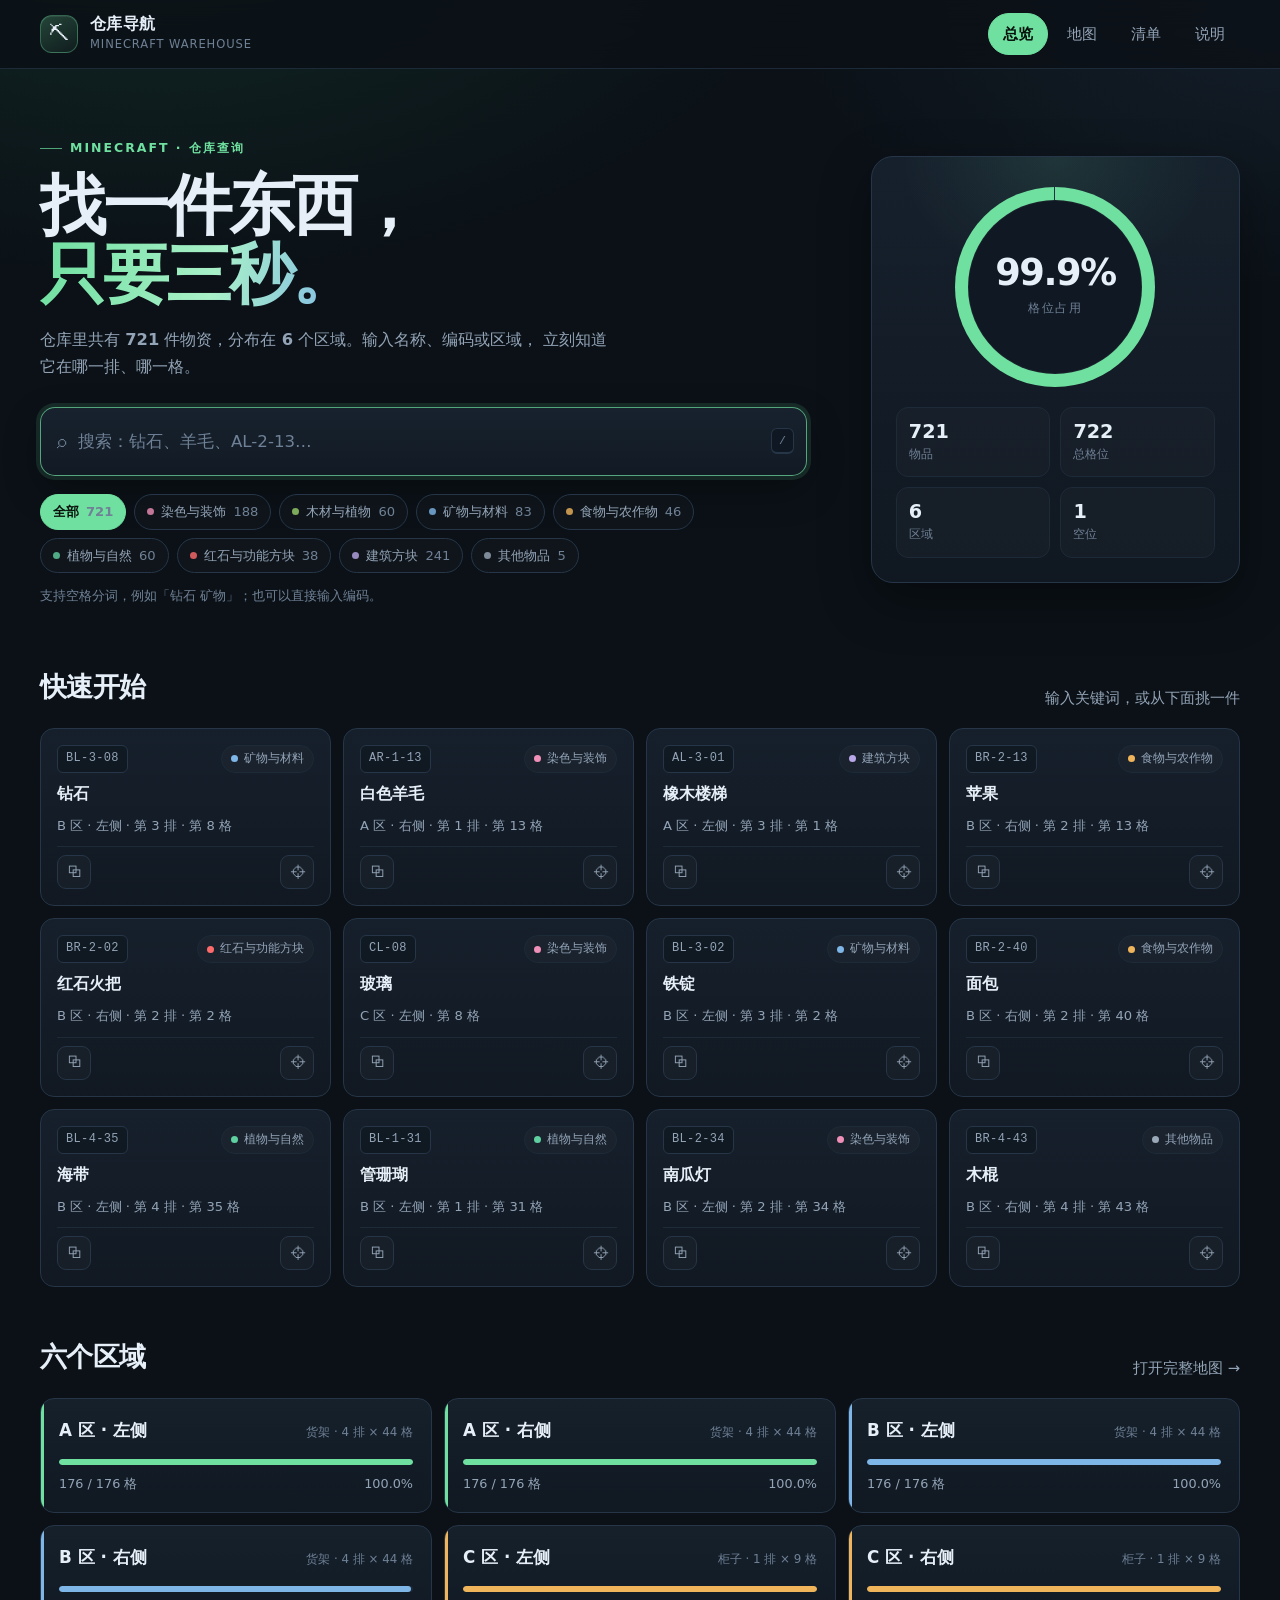
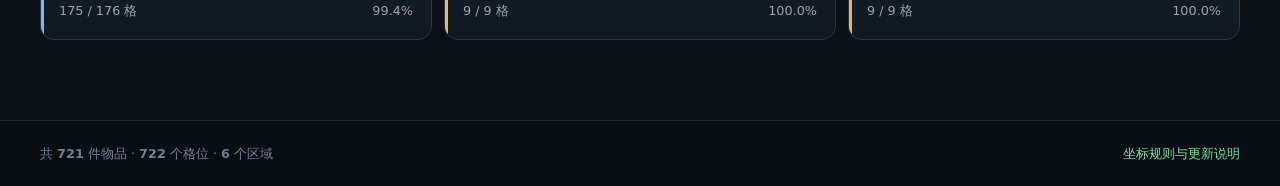
==== index.html @ 9c49ec6a "Deploy Minecraft warehouse site" ====
<!doctype html>
<html lang="zh-CN">
<head>
  <meta charset="utf-8">
  <meta name="viewport" content="width=device-width, initial-scale=1">
  <title>仓库导航 · Minecraft 物资仓库</title>
  <meta name="description" content="721 件 Minecraft 物资的仓库位置查询：按名称、编码或区域快速定位到排与格。">
  <meta name="theme-color" content="#0b1117">
  <meta property="og:title" content="仓库导航 · Minecraft 物资仓库">
  <meta property="og:description" content="721 件物资，6 个区域。输入名称、编码或区域，立刻知道它在哪里。">
  <meta property="og:type" content="website">
  <link rel="icon" href="data:image/svg+xml,%3Csvg xmlns='http://www.w3.org/2000/svg' viewBox='0 0 64 64'%3E%3Crect width='64' height='64' rx='14' fill='%230b1117'/%3E%3Cpath d='M18 46 L42 22' stroke='%236fe0a0' stroke-width='6' stroke-linecap='round'/%3E%3Cpath d='M26 16 C36 12 46 16 50 24 C42 30 34 28 30 22' fill='none' stroke='%236fe0a0' stroke-width='6' stroke-linecap='round'/%3E%3C/svg%3E">
  <link rel="stylesheet" href="assets/site.css">
</head>
<body data-page="index">
  <a class="skip-link" href="#main">跳到主要内容</a>

  <header class="site-header">
    <div class="shell header-inner">
      <a class="brand" href="index.html">
        <span class="brand-mark" aria-hidden="true">⛏</span>
        <span>
          <strong>仓库导航</strong>
          <small>Minecraft Warehouse</small>
        </span>
      </a>
      <nav class="site-nav" aria-label="主要导航">
        <a href="index.html" data-nav="index" aria-current="page">总览</a>
        <a href="map.html" data-nav="map">地图</a>
        <a href="items.html" data-nav="items">清单</a>
        <a href="about.html" data-nav="about">说明</a>
      </nav>
    </div>
  </header>

  <main id="main" class="page">
    <div class="shell">
      <section class="hero" aria-labelledby="hero-title">
        <div class="hero-copy">
          <p class="eyebrow">Minecraft · 仓库查询</p>
          <h1 id="hero-title">找一件东西，<br><span>只要三秒。</span></h1>
          <p class="lede">
            仓库里共有 <strong data-stat="used">721</strong> 件物资，分布在
            <strong data-stat="zones">6</strong> 个区域。输入名称、编码或区域，
            立刻知道它在哪一排、哪一格。
          </p>

          <form class="search-form" id="search-form" role="search">
            <span class="search-icon" aria-hidden="true">⌕</span>
            <label class="sr-only" for="q">搜索物品</label>
            <input id="q" name="q" type="search" placeholder="搜索：钻石、羊毛、AL-2-13…"
                   autocomplete="off" spellcheck="false" autofocus>
            <button type="button" class="clear-btn" id="clear-btn" hidden>清除</button>
            <kbd>/</kbd>
          </form>

          <div class="chips" id="cat-chips" role="group" aria-label="按分类筛选"></div>
          <p class="hint">支持空格分词，例如「钻石 矿物」；也可以直接输入编码。</p>
        </div>

        <aside class="hero-panel" aria-label="仓库占用情况">
          <div class="ring" id="ring">
            <div class="ring-inner">
              <strong id="ring-rate">—</strong>
              <span>格位占用</span>
            </div>
          </div>
          <div class="mini-stats">
            <div class="mini-stat"><strong data-stat="used">721</strong><span>物品</span></div>
            <div class="mini-stat"><strong data-stat="total">722</strong><span>总格位</span></div>
            <div class="mini-stat"><strong data-stat="zones">6</strong><span>区域</span></div>
            <div class="mini-stat"><strong data-stat="empty">1</strong><span>空位</span></div>
          </div>
        </aside>
      </section>

      <section class="section" id="results-section" aria-labelledby="results-title">
        <div class="section-head">
          <h2 id="results-title">快速开始</h2>
          <p id="result-count" aria-live="polite">输入关键词，或从下面挑一件</p>
        </div>
        <div class="result-grid" id="results"></div>
        <div class="empty" id="empty" hidden></div>
      </section>

      <section class="section" id="recent-section" aria-labelledby="recent-title" hidden>
        <div class="section-head">
          <h2 id="recent-title">最近查看</h2>
          <button type="button" class="btn ghost small" id="clear-recent">清空记录</button>
        </div>
        <div class="recent-list" id="recent-list"></div>
      </section>

      <section class="section" aria-labelledby="zones-title">
        <div class="section-head">
          <h2 id="zones-title">六个区域</h2>
          <a href="map.html">打开完整地图 →</a>
        </div>
        <div class="zone-grid" id="zone-grid"></div>
      </section>
    </div>
  </main>

  <footer class="site-footer">
    <div class="shell footer-inner">
      <p>
        共 <strong data-stat="used">721</strong> 件物品 ·
        <strong data-stat="total">722</strong> 个格位 ·
        <strong data-stat="zones">6</strong> 个区域
      </p>
      <p><a href="about.html">坐标规则与更新说明</a></p>
    </div>
  </footer>

  <script src="assets/data.js"></script>
  <script src="assets/core.js"></script>
  <script src="assets/ui.js"></script>
  <script src="assets/index.js"></script>
</body>
</html>
---- assets/site.css ----
/* ==========================================================================
   仓库导航 · 站点样式
   深色底 + 翠绿强调；不依赖外部字体或 CDN。
   ========================================================================== */

:root {
  color-scheme: dark;
  --bg: #0b1117;
  --bg-soft: #0e161f;
  --panel: #131c26;
  --panel-2: #17222e;
  --line: #263648;
  --line-soft: #1d2a38;
  --text: #e6eef7;
  --muted: #93a4b7;
  --faint: #6f8196;
  --accent: #6fe0a0;
  --accent-deep: #2f9e68;
  --accent-soft: rgba(111, 224, 160, 0.12);
  --danger: #ff7b7b;
  --amber: #f0b45a;
  --blue: #7fb6e8;
  --radius: 16px;
  --radius-sm: 10px;
  --shadow: 0 18px 50px rgba(0, 0, 0, 0.35);
  --font: "Segoe UI", "Microsoft YaHei UI", "Microsoft YaHei", "PingFang SC",
    "Hiragino Sans GB", system-ui, -apple-system, sans-serif;
  --mono: "Cascadia Code", "SFMono-Regular", Consolas, "Liberation Mono",
    monospace;
  --max: 1200px;
}

*,
*::before,
*::after {
  box-sizing: border-box;
}

html {
  -webkit-text-size-adjust: 100%;
  scroll-behavior: smooth;
}

body {
  margin: 0;
  min-height: 100vh;
  font-family: var(--font);
  font-size: 16px;
  line-height: 1.65;
  color: var(--text);
  background:
    radial-gradient(1100px 620px at 12% -10%, rgba(47, 158, 104, 0.16), transparent 60%),
    radial-gradient(900px 520px at 100% 0%, rgba(74, 116, 160, 0.14), transparent 55%),
    var(--bg);
  background-attachment: fixed;
}

img,
svg {
  max-width: 100%;
}

a {
  color: var(--accent);
  text-decoration: none;
}

a:hover {
  text-decoration: underline;
  text-underline-offset: 3px;
}

button,
input,
select,
textarea {
  font: inherit;
  color: inherit;
}

button {
  cursor: pointer;
}

h1,
h2,
h3,
h4,
p {
  margin: 0;
}

ul,
ol {
  margin: 0;
  padding-left: 1.25em;
}

::selection {
  background: rgba(111, 224, 160, 0.3);
  color: #fff;
}

:focus-visible {
  outline: 2px solid var(--accent);
  outline-offset: 3px;
  border-radius: 6px;
}

.sr-only {
  position: absolute;
  width: 1px;
  height: 1px;
  padding: 0;
  margin: -1px;
  overflow: hidden;
  clip: rect(0 0 0 0);
  white-space: nowrap;
  border: 0;
}

.skip-link {
  position: fixed;
  left: 16px;
  top: -60px;
  z-index: 100;
  padding: 10px 16px;
  border-radius: 10px;
  background: var(--accent);
  color: #07110b;
  font-weight: 700;
  transition: top 0.15s ease;
}

.skip-link:focus {
  top: 12px;
  text-decoration: none;
}

.shell {
  width: min(100% - 40px, var(--max));
  margin-inline: auto;
}

/* ---------- 顶部导航 ---------- */

.site-header {
  position: sticky;
  top: 0;
  z-index: 30;
  border-bottom: 1px solid rgba(38, 54, 72, 0.7);
  background: rgba(11, 17, 23, 0.82);
  backdrop-filter: blur(14px);
}

.header-inner {
  display: flex;
  align-items: center;
  justify-content: space-between;
  gap: 20px;
  min-height: 68px;
}

.brand {
  display: inline-flex;
  align-items: center;
  gap: 12px;
  color: var(--text);
  text-decoration: none;
  min-width: 0;
}

.brand:hover {
  text-decoration: none;
}

.brand-mark {
  display: grid;
  place-items: center;
  width: 38px;
  height: 38px;
  flex: 0 0 auto;
  border-radius: 12px;
  border: 1px solid rgba(111, 224, 160, 0.35);
  background: linear-gradient(150deg, rgba(111, 224, 160, 0.25), rgba(111, 224, 160, 0.05));
  font-size: 20px;
  box-shadow: inset 0 1px 0 rgba(255, 255, 255, 0.08);
}

.brand strong {
  display: block;
  font-size: 1.02rem;
  letter-spacing: 0.02em;
  line-height: 1.25;
}

.brand small {
  display: block;
  color: var(--faint);
  font-size: 0.72rem;
  letter-spacing: 0.08em;
  text-transform: uppercase;
}

.site-nav {
  display: flex;
  align-items: center;
  gap: 4px;
  flex-wrap: wrap;
}

.site-nav a {
  padding: 8px 14px;
  border-radius: 999px;
  color: var(--muted);
  font-size: 0.94rem;
  text-decoration: none;
  border: 1px solid transparent;
  transition: color 0.15s ease, background 0.15s ease, border-color 0.15s ease;
}

.site-nav a:hover {
  color: var(--text);
  background: rgba(255, 255, 255, 0.04);
  text-decoration: none;
}

.site-nav a[aria-current="page"] {
  color: #07110b;
  background: var(--accent);
  border-color: var(--accent);
  font-weight: 700;
}

/* ---------- 页面骨架 ---------- */

.page {
  padding: 44px 0 80px;
}

.eyebrow {
  display: inline-flex;
  align-items: center;
  gap: 8px;
  color: var(--accent);
  font-size: 0.78rem;
  font-weight: 700;
  letter-spacing: 0.16em;
  text-transform: uppercase;
}

.eyebrow::before {
  content: "";
  width: 22px;
  height: 1px;
  background: currentColor;
  opacity: 0.7;
}

.page-head {
  display: flex;
  align-items: flex-end;
  justify-content: space-between;
  gap: 24px;
  flex-wrap: wrap;
  margin-bottom: 28px;
}

.page-head h1 {
  margin-top: 8px;
  font-size: clamp(1.9rem, 4vw, 3rem);
  line-height: 1.12;
  letter-spacing: -0.03em;
}

.page-head .lede {
  margin-top: 10px;
  max-width: 64ch;
  color: var(--muted);
}

.panel {
  border: 1px solid var(--line);
  border-radius: var(--radius);
  background: linear-gradient(180deg, rgba(23, 34, 46, 0.92), rgba(19, 28, 38, 0.92));
  box-shadow: 0 1px 0 rgba(255, 255, 255, 0.03) inset;
}

.section {
  margin-top: 48px;
}

.section-head {
  display: flex;
  align-items: flex-end;
  justify-content: space-between;
  gap: 16px;
  flex-wrap: wrap;
  margin-bottom: 18px;
}

.section-head h2 {
  font-size: clamp(1.3rem, 2.4vw, 1.7rem);
  letter-spacing: -0.02em;
}

.section-head p,
.section-head a {
  color: var(--muted);
  font-size: 0.92rem;
}

.muted {
  color: var(--muted);
}

.faint {
  color: var(--faint);
}

.mono {
  font-family: var(--mono);
}

/* ---------- 按钮 ---------- */

.btn {
  display: inline-flex;
  align-items: center;
  justify-content: center;
  gap: 7px;
  padding: 10px 16px;
  border-radius: 10px;
  border: 1px solid var(--accent);
  background: var(--accent);
  color: #07110b;
  font-size: 0.9rem;
  font-weight: 700;
  line-height: 1.2;
  text-decoration: none;
  transition: transform 0.12s ease, filter 0.15s ease, background 0.15s ease;
}

.btn:hover {
  filter: brightness(1.06);
  text-decoration: none;
  transform: translateY(-1px);
}

.btn:active {
  transform: translateY(0);
}

.btn:disabled {
  opacity: 0.45;
  cursor: not-allowed;
  transform: none;
  filter: none;
}

.btn.ghost {
  border-color: var(--line);
  background: transparent;
  color: var(--text);
}

.btn.ghost:hover {
  border-color: var(--accent);
  color: var(--accent);
}

.btn.small {
  padding: 7px 11px;
  font-size: 0.8rem;
  border-radius: 8px;
}

.icon-btn {
  display: inline-grid;
  place-items: center;
  width: 34px;
  height: 34px;
  padding: 0;
  border-radius: 9px;
  border: 1px solid var(--line);
  background: rgba(255, 255, 255, 0.02);
  color: var(--muted);
  font-size: 0.95rem;
  line-height: 1;
  text-decoration: none;
  transition: color 0.15s ease, border-color 0.15s ease, background 0.15s ease;
}

.icon-btn:hover {
  color: var(--accent);
  border-color: rgba(111, 224, 160, 0.55);
  background: var(--accent-soft);
  text-decoration: none;
}

/* ---------- 首页 ---------- */

.hero {
  display: grid;
  grid-template-columns: minmax(0, 1.35fr) minmax(280px, 0.65fr);
  align-items: center;
  gap: clamp(28px, 5vw, 64px);
  padding: 18px 0 10px;
}

.hero h1 {
  margin-top: 12px;
  font-size: clamp(2.35rem, 5.4vw, 4.15rem);
  line-height: 1.04;
  letter-spacing: -0.045em;
}

.hero h1 span {
  background: linear-gradient(100deg, var(--accent), #a8f0c8 55%, var(--blue));
  -webkit-background-clip: text;
  background-clip: text;
  color: transparent;
}

.hero .lede {
  margin-top: 18px;
  max-width: 56ch;
  color: var(--muted);
  font-size: 1.02rem;
}

.search-form {
  display: flex;
  align-items: center;
  gap: 8px;
  margin-top: 26px;
  padding: 7px 8px 7px 16px;
  border: 1px solid var(--line);
  border-radius: 15px;
  background: linear-gradient(180deg, #17222e, #121a24);
  box-shadow: 0 10px 30px rgba(0, 0, 0, 0.25);
  transition: border-color 0.15s ease, box-shadow 0.15s ease;
}

.search-form:focus-within {
  border-color: rgba(111, 224, 160, 0.7);
  box-shadow: 0 0 0 4px rgba(111, 224, 160, 0.12), 0 14px 36px rgba(0, 0, 0, 0.3);
}

.search-icon {
  flex: 0 0 auto;
  color: var(--faint);
  font-size: 1.15rem;
  line-height: 1;
}

.search-form input {
  flex: 1;
  min-width: 0;
  padding: 13px 4px;
  border: 0;
  background: transparent;
  font-size: 1.04rem;
  outline: none;
}

.search-form input::placeholder {
  color: var(--faint);
}

.search-form kbd {
  flex: 0 0 auto;
  margin-right: 4px;
  padding: 2px 7px;
  border: 1px solid var(--line);
  border-bottom-width: 2px;
  border-radius: 6px;
  color: var(--faint);
  font-family: var(--mono);
  font-size: 0.72rem;
}

.clear-btn {
  flex: 0 0 auto;
  border: 0;
  background: transparent;
  color: var(--faint);
  font-size: 0.82rem;
  padding: 6px 8px;
}

.clear-btn:hover {
  color: var(--text);
}

.chips {
  display: flex;
  flex-wrap: wrap;
  gap: 8px;
  margin-top: 18px;
}

.chip {
  display: inline-flex;
  align-items: center;
  gap: 7px;
  padding: 6px 12px;
  border-radius: 999px;
  border: 1px solid var(--line);
  background: rgba(255, 255, 255, 0.02);
  color: var(--muted);
  font-size: 0.82rem;
  text-decoration: none;
  transition: color 0.15s ease, border-color 0.15s ease, background 0.15s ease;
}

.chip:hover {
  color: var(--text);
  border-color: rgba(111, 224, 160, 0.5);
  text-decoration: none;
}

.chip[aria-pressed="true"] {
  color: #07110b;
  background: var(--accent);
  border-color: var(--accent);
  font-weight: 700;
}

.chip .dot {
  width: 7px;
  height: 7px;
  border-radius: 50%;
  background: currentColor;
  opacity: 0.8;
}

.hint {
  margin-top: 12px;
  color: var(--faint);
  font-size: 0.82rem;
}

/* 占用率面板 */

.hero-panel {
  padding: 24px;
  border: 1px solid var(--line);
  border-radius: 22px;
  background:
    radial-gradient(220px 180px at 50% 0%, rgba(111, 224, 160, 0.1), transparent 70%),
    linear-gradient(180deg, rgba(23, 34, 46, 0.95), rgba(17, 25, 34, 0.95));
  box-shadow: var(--shadow);
}

.ring {
  position: relative;
  display: grid;
  place-items: center;
  width: min(200px, 70%);
  aspect-ratio: 1;
  margin: 6px auto 20px;
  border-radius: 50%;
  background: conic-gradient(var(--accent) var(--rate, 0%), #223140 0);
}

.ring::after {
  content: "";
  position: absolute;
  inset: 13px;
  border-radius: 50%;
  background: #101923;
  border: 1px solid rgba(255, 255, 255, 0.04);
}

.ring-inner {
  position: relative;
  z-index: 1;
  text-align: center;
}

.ring-inner strong {
  display: block;
  font-size: clamp(1.7rem, 4vw, 2.3rem);
  line-height: 1;
  letter-spacing: -0.04em;
}

.ring-inner span {
  display: block;
  margin-top: 6px;
  color: var(--faint);
  font-size: 0.76rem;
  letter-spacing: 0.14em;
  text-transform: uppercase;
}

.mini-stats {
  display: grid;
  grid-template-columns: repeat(2, minmax(0, 1fr));
  gap: 10px;
}

.mini-stat {
  padding: 12px;
  border-radius: 12px;
  border: 1px solid var(--line-soft);
  background: rgba(255, 255, 255, 0.02);
}

.mini-stat strong {
  display: block;
  font-size: 1.2rem;
  line-height: 1.2;
}

.mini-stat span {
  display: block;
  margin-top: 2px;
  color: var(--faint);
  font-size: 0.74rem;
}

/* ---------- 结果卡片 ---------- */

.result-grid {
  display: grid;
  grid-template-columns: repeat(auto-fill, minmax(270px, 1fr));
  gap: 12px;
}

.item-card {
  position: relative;
  display: flex;
  flex-direction: column;
  gap: 10px;
  padding: 16px;
  border: 1px solid var(--line);
  border-radius: 14px;
  background: linear-gradient(180deg, rgba(23, 34, 46, 0.9), rgba(18, 26, 36, 0.9));
  transition: transform 0.14s ease, border-color 0.14s ease, background 0.14s ease;
}

.item-card:hover {
  transform: translateY(-2px);
  border-color: rgba(111, 224, 160, 0.45);
  background: linear-gradient(180deg, rgba(27, 40, 53, 0.95), rgba(19, 28, 38, 0.95));
}

.item-card-top {
  display: flex;
  align-items: center;
  justify-content: space-between;
  gap: 10px;
}

.code {
  display: inline-flex;
  align-items: center;
  padding: 3px 8px;
  border-radius: 6px;
  border: 1px solid var(--line);
  background: rgba(0, 0, 0, 0.18);
  color: var(--muted);
  font-family: var(--mono);
  font-size: 0.75rem;
  letter-spacing: 0.03em;
}

.item-card h3 {
  font-size: 1.02rem;
  line-height: 1.35;
  letter-spacing: -0.01em;
  word-break: break-word;
}

.item-open {
  display: block;
  width: 100%;
  padding: 0;
  border: 0;
  background: transparent;
  color: var(--text);
  text-align: left;
  font: inherit;
  font-weight: 700;
}

.item-open:hover {
  color: var(--accent);
}

.item-meta {
  display: flex;
  align-items: center;
  flex-wrap: wrap;
  gap: 8px;
  color: var(--muted);
  font-size: 0.82rem;
}

.item-loc {
  display: inline-flex;
  align-items: center;
  gap: 6px;
}

.item-actions {
  display: flex;
  align-items: center;
  justify-content: space-between;
  gap: 8px;
  margin-top: auto;
  padding-top: 8px;
  border-top: 1px solid var(--line-soft);
}

.cat-pill {
  display: inline-flex;
  align-items: center;
  gap: 6px;
  padding: 3px 9px;
  border-radius: 999px;
  border: 1px solid var(--line-soft);
  background: rgba(255, 255, 255, 0.02);
  color: var(--muted);
  font-size: 0.75rem;
  white-space: nowrap;
}

.cat-pill .dot,
.dot {
  width: 7px;
  height: 7px;
  flex: 0 0 auto;
  border-radius: 50%;
  background: var(--cat-color, var(--accent));
}

mark {
  padding: 0 1px;
  border-radius: 2px;
  background: rgba(111, 224, 160, 0.28);
  color: #eafff2;
}

.empty {
  padding: 44px 20px;
  border: 1px dashed var(--line);
  border-radius: 14px;
  text-align: center;
  color: var(--muted);
}

.empty strong {
  display: block;
  margin-bottom: 6px;
  color: var(--text);
}

/* ---------- 区域卡片 ---------- */

.zone-grid {
  display: grid;
  grid-template-columns: repeat(3, minmax(0, 1fr));
  gap: 12px;
}

.zone-card {
  position: relative;
  display: block;
  padding: 18px;
  overflow: hidden;
  border: 1px solid var(--line);
  border-radius: 14px;
  background: linear-gradient(180deg, rgba(23, 34, 46, 0.92), rgba(18, 26, 36, 0.92));
  color: var(--text);
  text-decoration: none;
  transition: transform 0.14s ease, border-color 0.14s ease;
}

.zone-card::before {
  content: "";
  position: absolute;
  inset: 0 auto 0 0;
  width: 3px;
  background: var(--zone-color, var(--accent));
}

.zone-card:hover {
  transform: translateY(-2px);
  border-color: var(--zone-color, var(--accent));
  text-decoration: none;
}

.zone-card-head {
  display: flex;
  align-items: baseline;
  justify-content: space-between;
  gap: 10px;
}

.zone-card h3 {
  font-size: 1.05rem;
}

.zone-card .zone-kind {
  color: var(--faint);
  font-size: 0.74rem;
}

.zone-meter {
  height: 6px;
  margin: 14px 0 8px;
  border-radius: 999px;
  background: #1c2a38;
  overflow: hidden;
}

.zone-meter span {
  display: block;
  height: 100%;
  border-radius: inherit;
  background: var(--zone-color, var(--accent));
}

.zone-card-foot {
  display: flex;
  justify-content: space-between;
  gap: 10px;
  color: var(--muted);
  font-size: 0.8rem;
}

/* ---------- 地图 ---------- */

.map-toolbar {
  display: flex;
  flex-wrap: wrap;
  gap: 8px;
  margin: 20px 0 28px;
}

.map-legend {
  display: flex;
  flex-wrap: wrap;
  gap: 14px;
  color: var(--faint);
  font-size: 0.8rem;
}

.map-legend span {
  display: inline-flex;
  align-items: center;
  gap: 6px;
}

.map-zone {
  margin-top: 22px;
  padding: 18px;
  border: 1px solid var(--line);
  border-radius: var(--radius);
  background: linear-gradient(180deg, rgba(22, 33, 45, 0.9), rgba(17, 25, 34, 0.94));
  scroll-margin-top: 92px;
}

.map-zone-head {
  display: flex;
  align-items: center;
  justify-content: space-between;
  gap: 16px;
  flex-wrap: wrap;
  margin-bottom: 14px;
}

.map-zone-title {
  display: flex;
  align-items: center;
  gap: 12px;
}

.zone-badge {
  display: grid;
  place-items: center;
  width: 40px;
  height: 40px;
  border-radius: 11px;
  border: 1px solid var(--zone-color, var(--accent));
  background: color-mix(in srgb, var(--zone-color, var(--accent)) 16%, transparent);
  color: var(--zone-color, var(--accent));
  font-family: var(--mono);
  font-size: 1.05rem;
  font-weight: 700;
}

.map-zone-title h2 {
  font-size: 1.1rem;
}

.map-zone-title p {
  color: var(--faint);
  font-size: 0.78rem;
}

.map-zone-meter {
  min-width: 220px;
  flex: 0 1 300px;
}

.map-zone-meter .bar {
  height: 6px;
  margin-bottom: 6px;
  border-radius: 999px;
  background: #1c2a38;
  overflow: hidden;
}

.map-zone-meter .bar span {
  display: block;
  height: 100%;
  background: var(--zone-color, var(--accent));
}

.map-zone-meter p {
  display: flex;
  justify-content: space-between;
  color: var(--faint);
  font-size: 0.75rem;
}

.map-scroll {
  overflow-x: auto;
  overflow-y: hidden;
  padding-bottom: 8px;
  scrollbar-color: var(--line) transparent;
}

.map-scroll:focus-visible {
  outline: 2px solid var(--accent);
  outline-offset: 4px;
  border-radius: 8px;
}

.map-board {
  min-width: max-content;
}

.map-group-heads,
.map-row {
  display: flex;
  align-items: stretch;
  gap: 14px;
}

.map-row + .map-row {
  margin-top: 10px;
}

.map-row-label {
  display: flex;
  align-items: center;
  justify-content: center;
  width: 52px;
  flex: 0 0 52px;
  border-radius: 8px;
  border: 1px dashed var(--line);
  color: var(--faint);
  font-family: var(--mono);
  font-size: 0.68rem;
  writing-mode: vertical-rl;
  letter-spacing: 0.08em;
}

.map-group-heads {
  margin-bottom: 8px;
  padding-left: 66px;
}

.map-group-head {
  width: 638px;
  flex: 0 0 638px;
  padding: 0 2px;
  color: var(--faint);
  font-family: var(--mono);
  font-size: 0.68rem;
  letter-spacing: 0.06em;
}

.map-group {
  display: grid;
  grid-template-columns: repeat(11, 52px);
  gap: 6px;
  width: 638px;
  flex: 0 0 638px;
}

.map-group.small {
  grid-template-columns: repeat(9, 64px);
  width: 638px;
  flex-basis: 638px;
}

.slot {
  position: relative;
  display: flex;
  flex-direction: column;
  gap: 2px;
  width: 100%;
  min-height: 58px;
  padding: 5px 5px 4px;
  border: 1px solid var(--line-soft);
  border-radius: 7px;
  background: rgba(255, 255, 255, 0.025);
  color: var(--text);
  text-align: left;
  font: inherit;
  overflow: hidden;
  transition: border-color 0.12s ease, background 0.12s ease, transform 0.12s ease;
}

.slot:hover,
.slot:focus-visible {
  z-index: 2;
  border-color: var(--accent);
  background: rgba(111, 224, 160, 0.1);
  transform: translateY(-1px);
}

.slot-no {
  color: var(--faint);
  font-family: var(--mono);
  font-size: 0.6rem;
  line-height: 1;
}

.slot-name {
  display: -webkit-box;
  -webkit-line-clamp: 2;
  -webkit-box-orient: vertical;
  overflow: hidden;
  color: var(--text);
  font-size: 0.62rem;
  line-height: 1.25;
  word-break: break-all;
}

.slot .dot {
  position: absolute;
  right: 4px;
  bottom: 4px;
  width: 5px;
  height: 5px;
}

.slot.empty-slot {
  border-style: dashed;
  border-color: #34475c;
  color: var(--faint);
  background: transparent;
  align-items: center;
  justify-content: center;
}

.slot.empty-slot .slot-name {
  -webkit-line-clamp: 1;
  font-size: 0.62rem;
}

.map-tip {
  margin-top: 18px;
  color: var(--faint);
  font-size: 0.8rem;
}

/* ---------- 清单 ---------- */

.filter-panel {
  padding: 16px;
}

.filter-grid {
  display: grid;
  grid-template-columns: minmax(220px, 2fr) repeat(3, minmax(130px, 1fr)) auto;
  align-items: end;
  gap: 12px;
}

.field {
  display: flex;
  flex-direction: column;
  gap: 6px;
  min-width: 0;
}

.field label {
  color: var(--faint);
  font-size: 0.74rem;
  letter-spacing: 0.06em;
  text-transform: uppercase;
}

.field input,
.field select {
  width: 100%;
  padding: 10px 12px;
  border: 1px solid var(--line);
  border-radius: 9px;
  background: #0f1822;
  color: var(--text);
  font-size: 0.9rem;
  outline: none;
}

.field input:focus,
.field select:focus {
  border-color: var(--accent);
  box-shadow: 0 0 0 3px rgba(111, 224, 160, 0.1);
}

.field input::placeholder {
  color: var(--faint);
}

.list-panel {
  margin-top: 16px;
  padding: 0;
  overflow: hidden;
}

.list-head {
  display: flex;
  align-items: center;
  justify-content: space-between;
  gap: 14px;
  flex-wrap: wrap;
  padding: 14px 16px;
  border-bottom: 1px solid var(--line);
}

.list-head p {
  color: var(--muted);
  font-size: 0.86rem;
}

.list-head strong {
  color: var(--text);
}

.item-rows {
  display: flex;
  flex-direction: column;
}

.item-row {
  display: grid;
  grid-template-columns: 110px minmax(160px, 1.4fr) minmax(180px, 1fr) 120px 76px;
  align-items: center;
  gap: 12px;
  padding: 11px 16px;
  border-bottom: 1px solid var(--line-soft);
  transition: background 0.12s ease;
}

.item-row:last-child {
  border-bottom: 0;
}

.item-row:hover {
  background: rgba(111, 224, 160, 0.045);
}

.item-row .row-name {
  font-weight: 600;
  min-width: 0;
  word-break: break-word;
}

.item-row .row-name .item-open {
  font-weight: 600;
  line-height: 1.45;
  overflow-wrap: anywhere;
}

.item-row .row-loc {
  color: var(--muted);
  font-size: 0.82rem;
}

.row-actions {
  display: flex;
  justify-content: flex-end;
  gap: 6px;
}

.pager {
  display: flex;
  align-items: center;
  justify-content: center;
  gap: 6px;
  flex-wrap: wrap;
  padding: 16px;
  border-top: 1px solid var(--line);
}

.pager button {
  min-width: 34px;
  height: 34px;
  padding: 0 10px;
  border: 1px solid var(--line);
  border-radius: 8px;
  background: transparent;
  color: var(--muted);
  font-size: 0.84rem;
}

.pager button:hover:not(:disabled) {
  border-color: var(--accent);
  color: var(--accent);
}

.pager button[aria-current="page"] {
  border-color: var(--accent);
  background: var(--accent);
  color: #07110b;
  font-weight: 700;
}

.pager button:disabled {
  opacity: 0.35;
  cursor: not-allowed;
}

.pager .pager-info {
  padding: 0 8px;
  color: var(--faint);
  font-size: 0.8rem;
}

/* ---------- 说明页 ---------- */

.prose-panel {
  padding: clamp(20px, 3.6vw, 38px);
}

.prose {
  max-width: 78ch;
}

.prose .info-grid {
  margin-top: 0;
  margin-bottom: 10px;
}

.prose h2 {
  margin-top: 40px;
  font-size: 1.4rem;
  letter-spacing: -0.02em;
}

.prose h3 {
  margin-top: 24px;
  font-size: 1.05rem;
}

.prose p,
.prose ul,
.prose ol {
  margin-top: 10px;
  color: var(--muted);
}

.prose li + li {
  margin-top: 4px;
}

.prose code {
  padding: 1px 5px;
  border: 1px solid var(--line-soft);
  border-radius: 5px;
  background: rgba(0, 0, 0, 0.2);
  color: #c7f5db;
  font-family: var(--mono);
  font-size: 0.86em;
}

.info-grid {
  display: grid;
  grid-template-columns: repeat(3, minmax(0, 1fr));
  gap: 12px;
  margin-top: 18px;
}

.info-card {
  padding: 18px;
  border: 1px solid var(--line);
  border-radius: 14px;
  background: rgba(255, 255, 255, 0.02);
}

.info-card strong {
  display: block;
  font-size: 1.5rem;
  line-height: 1.2;
}

.info-card span {
  color: var(--faint);
  font-size: 0.78rem;
}

.coord-example {
  display: grid;
  grid-template-columns: repeat(3, minmax(0, 1fr));
  gap: 8px;
  margin-top: 16px;
}

.coord-cell {
  padding: 14px;
  border: 1px solid var(--line);
  border-radius: 10px;
  background: #0f1822;
  text-align: center;
}

.coord-cell strong {
  display: block;
  color: var(--accent);
  font-family: var(--mono);
  font-size: 1.25rem;
}

.coord-cell span {
  color: var(--faint);
  font-size: 0.76rem;
}

.cat-table {
  width: 100%;
  margin-top: 16px;
  border-collapse: collapse;
  font-size: 0.9rem;
}

.cat-table th,
.cat-table td {
  padding: 10px 12px;
  border-bottom: 1px solid var(--line-soft);
  text-align: left;
  vertical-align: top;
}

.cat-table th {
  color: var(--faint);
  font-size: 0.74rem;
  font-weight: 600;
  letter-spacing: 0.06em;
  text-transform: uppercase;
}

.cat-table td:last-child {
  width: 90px;
  text-align: right;
  font-family: var(--mono);
}

.cat-name {
  display: inline-flex;
  align-items: center;
  gap: 8px;
  font-weight: 600;
}

.note {
  margin-top: 18px;
  padding: 14px 16px;
  border: 1px solid rgba(240, 180, 90, 0.3);
  border-left: 3px solid var(--amber);
  border-radius: 10px;
  background: rgba(240, 180, 90, 0.06);
  color: var(--muted);
  font-size: 0.88rem;
}

.kbd-list {
  display: grid;
  gap: 8px;
  margin-top: 12px;
}

.kbd-row {
  display: flex;
  align-items: center;
  justify-content: space-between;
  gap: 16px;
  padding: 9px 12px;
  border: 1px solid var(--line-soft);
  border-radius: 9px;
  background: rgba(0, 0, 0, 0.12);
  color: var(--muted);
  font-size: 0.86rem;
}

kbd {
  padding: 2px 8px;
  border: 1px solid var(--line);
  border-bottom-width: 2px;
  border-radius: 6px;
  background: #0f1822;
  color: var(--text);
  font-family: var(--mono);
  font-size: 0.76rem;
}

/* ---------- 最近查看 ---------- */

.recent-list {
  display: flex;
  flex-wrap: wrap;
  gap: 8px;
}

.recent-item {
  display: inline-flex;
  align-items: center;
  gap: 8px;
  padding: 8px 12px;
  border: 1px solid var(--line);
  border-radius: 999px;
  background: rgba(255, 255, 255, 0.02);
  color: var(--text);
  font-size: 0.84rem;
  text-decoration: none;
}

.recent-item:hover {
  border-color: var(--accent);
  text-decoration: none;
}

.recent-item .code {
  border: 0;
  background: transparent;
  padding: 0;
  font-size: 0.72rem;
}

/* ---------- 详情弹窗 ---------- */

dialog.item-dialog {
  width: min(560px, calc(100vw - 32px));
  max-height: calc(100vh - 64px);
  padding: 0;
  overflow: auto;
  border: 1px solid var(--line);
  border-radius: 20px;
  background: #131c26;
  color: var(--text);
  box-shadow: 0 30px 90px rgba(0, 0, 0, 0.55);
}

dialog.item-dialog::backdrop {
  background: rgba(4, 8, 12, 0.72);
  backdrop-filter: blur(3px);
}

.dialog-body {
  padding: 24px;
}

.dialog-top {
  display: flex;
  align-items: flex-start;
  justify-content: space-between;
  gap: 16px;
}

.dialog-eyebrow {
  color: var(--faint);
  font-size: 0.72rem;
  letter-spacing: 0.14em;
  text-transform: uppercase;
}

.dialog-body h2 {
  margin-top: 6px;
  font-size: clamp(1.4rem, 4vw, 1.9rem);
  line-height: 1.25;
  letter-spacing: -0.02em;
  word-break: break-word;
}

.dialog-close {
  flex: 0 0 auto;
  display: grid;
  place-items: center;
  width: 36px;
  height: 36px;
  border: 1px solid var(--line);
  border-radius: 10px;
  background: transparent;
  color: var(--muted);
  font-size: 1.1rem;
}

.dialog-close:hover {
  color: var(--text);
  border-color: var(--accent);
}

.dialog-meta {
  display: flex;
  flex-wrap: wrap;
  align-items: center;
  gap: 8px;
  margin-top: 12px;
}

.dialog-grid {
  display: grid;
  grid-template-columns: repeat(2, minmax(0, 1fr));
  gap: 10px;
  margin-top: 18px;
}

.dialog-field {
  padding: 12px 14px;
  border: 1px solid var(--line-soft);
  border-radius: 10px;
  background: rgba(0, 0, 0, 0.14);
}

.dialog-field span {
  display: block;
  color: var(--faint);
  font-size: 0.7rem;
  letter-spacing: 0.08em;
  text-transform: uppercase;
}

.dialog-field strong {
  display: block;
  margin-top: 3px;
  font-size: 0.95rem;
  word-break: break-word;
}

.dialog-field .code {
  margin-top: 3px;
}

.dialog-actions {
  display: flex;
  flex-wrap: wrap;
  gap: 8px;
  margin-top: 18px;
}

.neighbors {
  margin-top: 20px;
  padding-top: 16px;
  border-top: 1px solid var(--line-soft);
}

.neighbors h3 {
  color: var(--faint);
  font-size: 0.72rem;
  font-weight: 600;
  letter-spacing: 0.12em;
  text-transform: uppercase;
}

.neighbor-list {
  display: flex;
  flex-wrap: wrap;
  gap: 8px;
  margin-top: 10px;
}

.neighbor {
  display: inline-flex;
  align-items: center;
  gap: 8px;
  max-width: 100%;
  padding: 7px 10px;
  border: 1px solid var(--line);
  border-radius: 9px;
  background: rgba(255, 255, 255, 0.02);
  color: var(--text);
  font-size: 0.82rem;
  text-align: left;
}

.neighbor:hover {
  border-color: var(--accent);
}

.neighbor .code {
  padding: 1px 5px;
  font-size: 0.66rem;
}

.neighbor .neighbor-name {
  overflow: hidden;
  text-overflow: ellipsis;
  white-space: nowrap;
}

/* ---------- Toast ---------- */

.toast {
  position: fixed;
  left: 50%;
  bottom: 24px;
  z-index: 60;
  transform: translate(-50%, 16px);
  max-width: min(420px, calc(100vw - 32px));
  padding: 10px 16px;
  border: 1px solid rgba(111, 224, 160, 0.45);
  border-radius: 999px;
  background: rgba(14, 24, 19, 0.96);
  color: #d8ffe8;
  font-size: 0.86rem;
  box-shadow: 0 12px 34px rgba(0, 0, 0, 0.4);
  opacity: 0;
  pointer-events: none;
  transition: opacity 0.18s ease, transform 0.18s ease;
}

.toast.show {
  opacity: 1;
  transform: translate(-50%, 0);
}

/* ---------- 页脚 ---------- */

.site-footer {
  margin-top: auto;
  border-top: 1px solid var(--line-soft);
  background: rgba(9, 14, 19, 0.7);
}

.footer-inner {
  display: flex;
  align-items: center;
  justify-content: space-between;
  gap: 14px;
  flex-wrap: wrap;
  padding: 22px 0;
  color: var(--faint);
  font-size: 0.8rem;
}

.footer-inner p {
  margin: 0;
}

/* ---------- 404 ---------- */

.not-found {
  display: grid;
  place-items: center;
  min-height: 60vh;
  text-align: center;
}

.not-found .code-big {
  font-family: var(--mono);
  font-size: clamp(4rem, 16vw, 9rem);
  line-height: 1;
  color: transparent;
  -webkit-text-stroke: 1px rgba(111, 224, 160, 0.55);
  letter-spacing: -0.04em;
}

.not-found h1 {
  margin-top: 8px;
  font-size: clamp(1.5rem, 4vw, 2.2rem);
}

.not-found p {
  max-width: 48ch;
  margin: 10px auto 22px;
  color: var(--muted);
}

.not-found-actions {
  display: flex;
  flex-wrap: wrap;
  justify-content: center;
  gap: 10px;
  margin-bottom: 26px;
}

.not-found-actions .btn {
  text-decoration: none;
}

/* ---------- 响应式 ---------- */

@media (max-width: 1100px) {
  .hero {
    grid-template-columns: 1fr;
  }

  .hero-panel {
    max-width: 560px;
  }

  .zone-grid {
    grid-template-columns: repeat(2, minmax(0, 1fr));
  }

  .filter-grid {
    grid-template-columns: repeat(2, minmax(0, 1fr));
  }

  .filter-grid .search-field {
    grid-column: 1 / -1;
  }

  .item-row {
    grid-template-columns: 100px minmax(140px, 1.4fr) minmax(150px, 1fr) 110px 76px;
  }
}

@media (max-width: 760px) {
  .shell {
    width: min(100% - 28px, var(--max));
  }

  .header-inner {
    min-height: 62px;
    gap: 10px;
  }

  .brand small {
    display: none;
  }

  .site-nav a {
    padding: 7px 11px;
    font-size: 0.86rem;
  }

  .page {
    padding: 30px 0 60px;
  }

  .hero {
    padding-top: 4px;
  }

  .hero h1 {
    font-size: clamp(2rem, 9vw, 3rem);
  }

  .search-form {
    padding-left: 12px;
  }

  .search-form kbd {
    display: none;
  }

  .zone-grid,
  .info-grid {
    grid-template-columns: 1fr;
  }

  .filter-grid {
    grid-template-columns: 1fr;
  }

  .filter-grid .search-field {
    grid-column: auto;
  }

  .item-row {
    grid-template-columns: 1fr auto;
    gap: 4px 12px;
    padding: 12px 14px;
  }

  .item-row .row-code {
    grid-column: 1;
  }

  .item-row .row-name {
    grid-column: 1;
    grid-row: 2;
  }

  .item-row .row-loc {
    grid-column: 1;
    grid-row: 3;
  }

  .item-row .row-cat {
    grid-column: 1;
    grid-row: 4;
  }

  .item-row .row-actions {
    grid-column: 2;
    grid-row: 1 / span 4;
    align-self: center;
    flex-direction: column;
  }

  .coord-example {
    grid-template-columns: 1fr;
  }

  .dialog-grid {
    grid-template-columns: 1fr;
  }

  .map-zone {
    padding: 14px;
  }

  .map-zone-meter {
    flex-basis: 100%;
  }

  .map-group-heads,
  .map-row {
    gap: 10px;
  }

  .map-group-head,
  .map-group {
    width: 594px;
    flex-basis: 594px;
  }

  .map-group {
    grid-template-columns: repeat(11, 48px);
  }

  .map-row-label {
    width: 42px;
    flex-basis: 42px;
  }

  .map-group-heads {
    padding-left: 52px;
  }

  .map-group.small {
    width: 594px;
    flex-basis: 594px;
    grid-template-columns: repeat(9, 60px);
  }
}

@media (max-width: 480px) {
  .header-inner {
    flex-wrap: wrap;
    padding: 8px 0;
  }

  .site-nav {
    width: 100%;
    justify-content: space-between;
  }

  .site-nav a {
    flex: 1;
    text-align: center;
  }

  .hero .lede {
    font-size: 0.96rem;
  }

  .hero-panel {
    padding: 18px;
  }

  .result-grid {
    grid-template-columns: 1fr;
  }

  .compare,
  .cat-table th:nth-child(2),
  .cat-table td:nth-child(2) {
    display: none;
  }
}

@media (prefers-reduced-motion: reduce) {
  html {
    scroll-behavior: auto;
  }

  *,
  *::before,
  *::after {
    animation-duration: 0.001ms !important;
    animation-iteration-count: 1 !important;
    transition-duration: 0.001ms !important;
  }
}
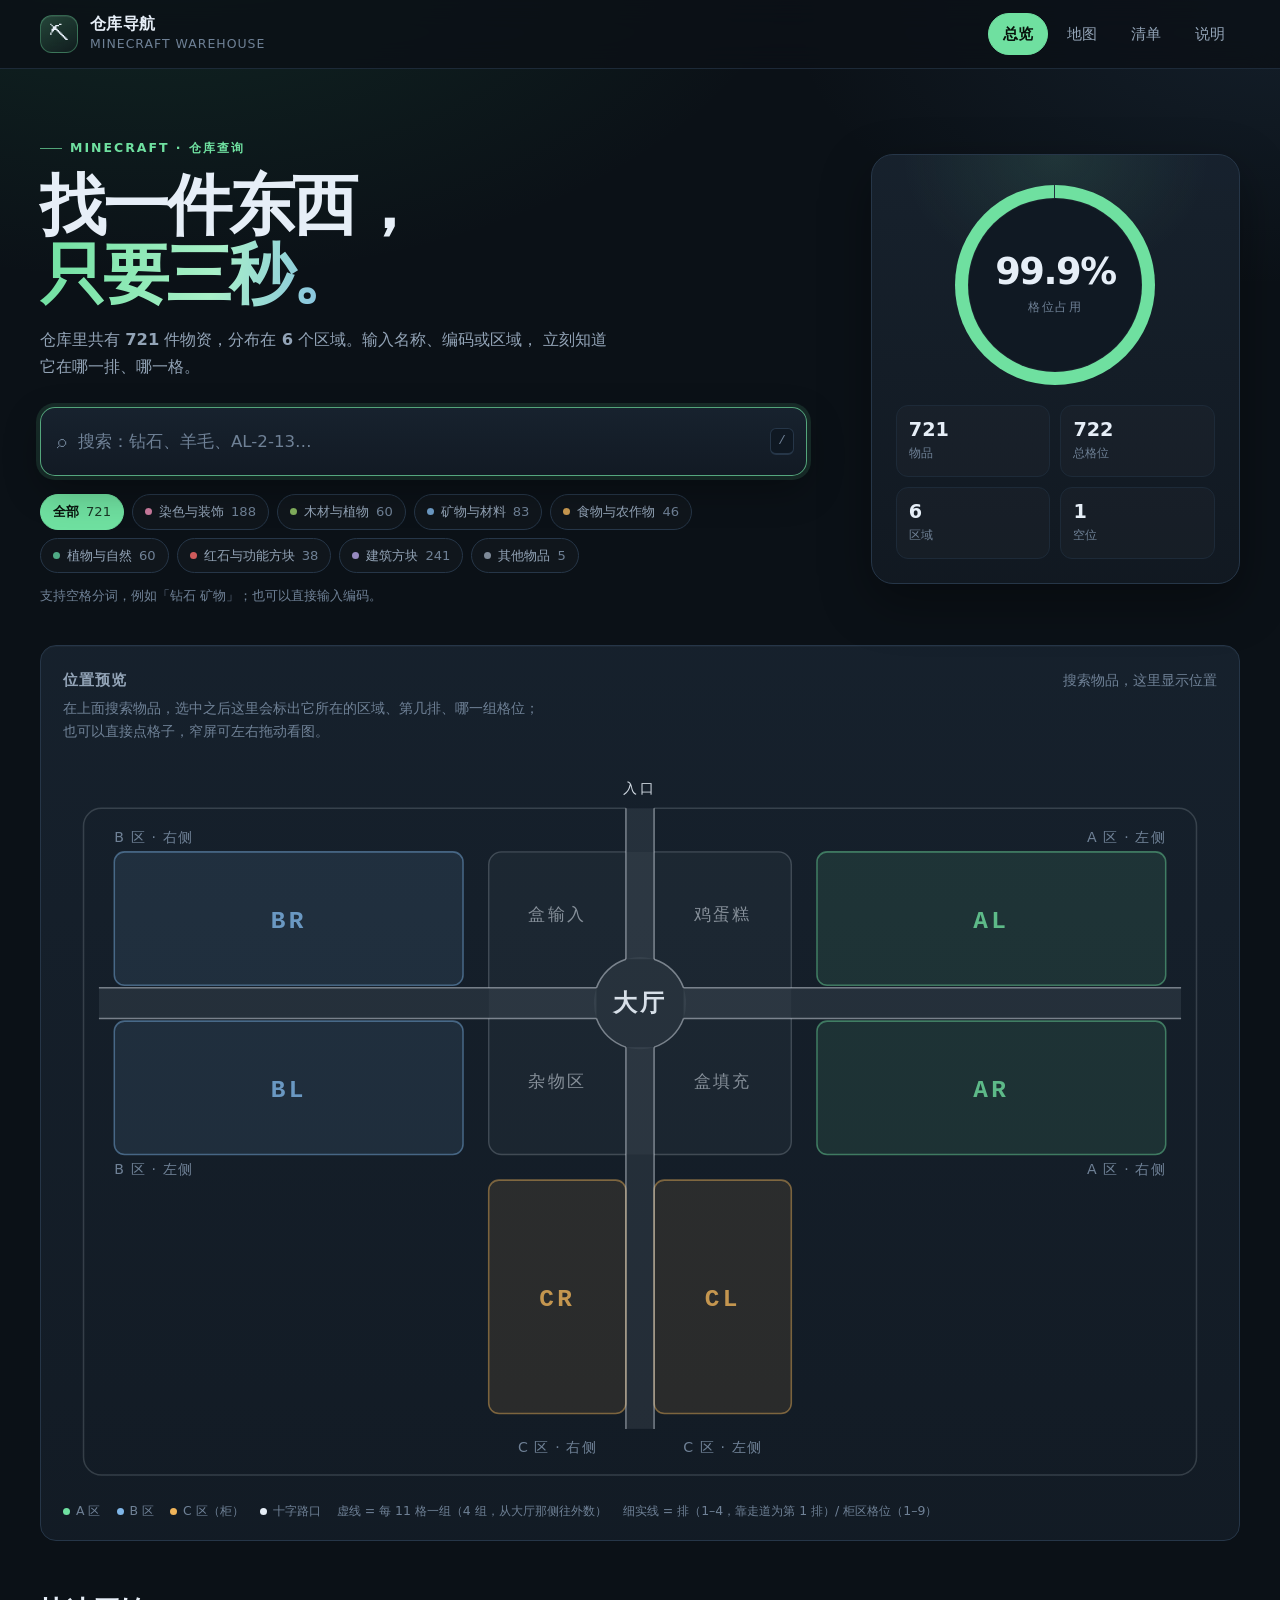
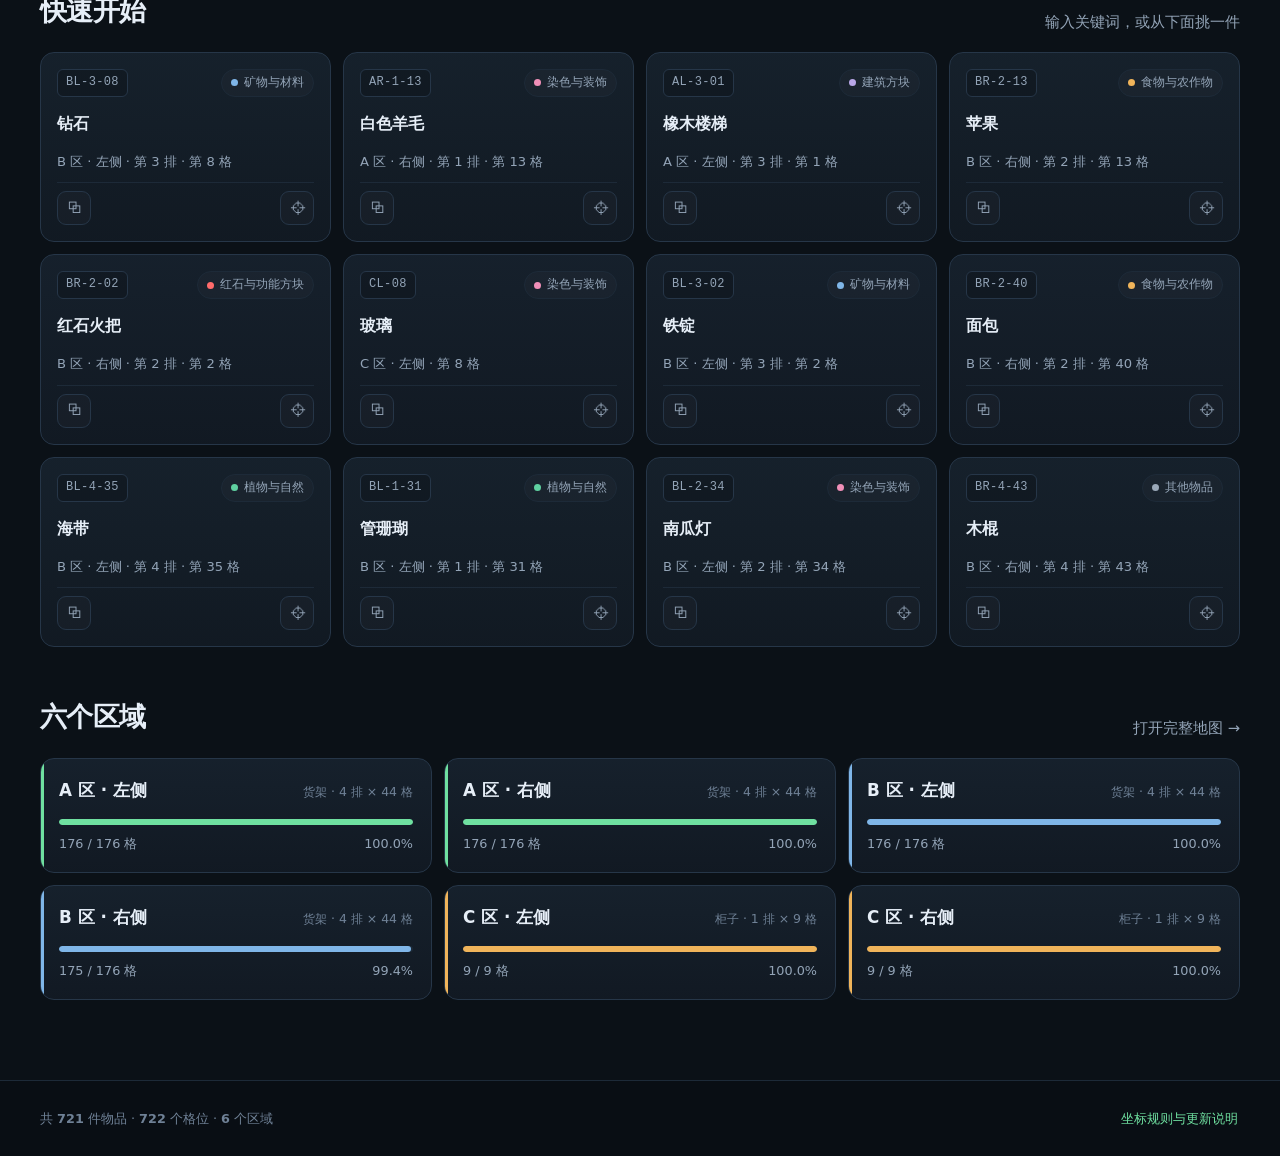
==== commit a0d40cf4: "地图页加仓库平面图，搜索联动定位 改动：assets/index.js、assets/map.js、assets/schematic.js、assets/site.css、assets/ui.js、i" ====
--- a/index.html
+++ b/index.html
@@ -74,6 +74,25 @@
         </aside>
       </section>
 
+      <section class="panel schematic-card" aria-labelledby="home-schematic-title">
+        <div class="schematic-head">
+          <div>
+            <h2 id="home-schematic-title">位置预览</h2>
+            <p>在上面搜索物品，选中之后这里会标出它所在的区域、第几排、哪一组格位；也可以直接点格子，窄屏可左右拖动看图。</p>
+          </div>
+          <p class="schematic-readout idle" data-schematic-readout>搜索物品，这里显示位置</p>
+        </div>
+        <div class="schematic-host" data-schematic></div>
+        <div class="schematic-legend">
+          <span><i class="dot" style="background:#6fe0a0"></i>A 区</span>
+          <span><i class="dot" style="background:#7fb6e8"></i>B 区</span>
+          <span><i class="dot" style="background:#f0b45a"></i>C 区（柜）</span>
+          <span><i class="dot" style="background:#e6eef7"></i>十字路口</span>
+          <span>虚线 = 每 11 格一组（4 组，从大厅那侧往外数）</span>
+          <span>细实线 = 排（1–4，靠走道为第 1 排）/ 柜区格位（1–9）</span>
+        </div>
+      </section>
+
       <section class="section" id="results-section" aria-labelledby="results-title">
         <div class="section-head">
           <h2 id="results-title">快速开始</h2>
@@ -115,6 +134,7 @@
   <script src="assets/data.js"></script>
   <script src="assets/core.js"></script>
   <script src="assets/ui.js"></script>
+  <script src="assets/schematic.js"></script>
   <script src="assets/index.js"></script>
 </body>
 </html>
--- a/assets/site.css
+++ b/assets/site.css
@@ -197,7 +197,7 @@
 .brand small {
   display: block;
   color: var(--faint);
-  font-size: 0.72rem;
+  font-size: 0.78rem;
   letter-spacing: 0.08em;
   text-transform: uppercase;
 }
@@ -477,7 +477,7 @@
   border-radius: 6px;
   color: var(--faint);
   font-family: var(--mono);
-  font-size: 0.72rem;
+  font-size: 0.78rem;
 }
 
 .clear-btn {
@@ -527,6 +527,13 @@
   font-weight: 700;
 }
 
+/* 选中态里的数量：别用全局 .faint 的灰，绿底上对比度不够 */
+.chip[aria-pressed="true"] .faint {
+  color: inherit;
+  opacity: 0.82;
+  font-weight: 400;
+}
+
 .chip .dot {
   width: 7px;
   height: 7px;
@@ -618,7 +625,7 @@
   display: block;
   margin-top: 2px;
   color: var(--faint);
-  font-size: 0.74rem;
+  font-size: 0.78rem;
 }
 
 /* ---------- 结果卡片 ---------- */
@@ -677,7 +684,7 @@
 .item-open {
   display: block;
   width: 100%;
-  padding: 0;
+  padding: 6px 0;
   border: 0;
   background: transparent;
   color: var(--text);
@@ -806,7 +813,7 @@
 
 .zone-card .zone-kind {
   color: var(--faint);
-  font-size: 0.74rem;
+  font-size: 0.78rem;
 }
 
 .zone-meter {
@@ -966,7 +973,7 @@
   border: 1px dashed var(--line);
   color: var(--faint);
   font-family: var(--mono);
-  font-size: 0.68rem;
+  font-size: 0.75rem;
   writing-mode: vertical-rl;
   letter-spacing: 0.08em;
 }
@@ -977,27 +984,27 @@
 }
 
 .map-group-head {
-  width: 638px;
-  flex: 0 0 638px;
+  width: 748px;
+  flex: 0 0 748px;
   padding: 0 2px;
   color: var(--faint);
   font-family: var(--mono);
-  font-size: 0.68rem;
+  font-size: 0.75rem;
   letter-spacing: 0.06em;
 }
 
 .map-group {
   display: grid;
-  grid-template-columns: repeat(11, 52px);
+  grid-template-columns: repeat(11, 62px);
   gap: 6px;
-  width: 638px;
-  flex: 0 0 638px;
+  width: 748px;
+  flex: 0 0 748px;
 }
 
 .map-group.small {
-  grid-template-columns: repeat(9, 64px);
-  width: 638px;
-  flex-basis: 638px;
+  grid-template-columns: repeat(9, 62px);
+  width: 748px;
+  flex-basis: 748px;
 }
 
 .slot {
@@ -1029,7 +1036,7 @@
 .slot-no {
   color: var(--faint);
   font-family: var(--mono);
-  font-size: 0.6rem;
+  font-size: 0.75rem;
   line-height: 1;
 }
 
@@ -1039,7 +1046,7 @@
   -webkit-box-orient: vertical;
   overflow: hidden;
   color: var(--text);
-  font-size: 0.62rem;
+  font-size: 0.75rem;
   line-height: 1.25;
   word-break: break-all;
 }
@@ -1521,6 +1528,11 @@
   grid-template-columns: repeat(2, minmax(0, 1fr));
   gap: 10px;
   margin-top: 18px;
+}
+
+/* 字段是奇数个时，最后一项占满整行，避免右下角空一块 */
+.dialog-grid .dialog-field:last-child:nth-child(odd) {
+  grid-column: 1 / -1;
 }
 
 .dialog-field {
@@ -1655,6 +1667,12 @@
   margin: 0;
 }
 
+/* 页脚链接补足点击区（行内文字只有 17px 高） */
+.footer-inner a {
+  display: inline-block;
+  padding: 5px 2px;
+}
+
 /* ---------- 404 ---------- */
 
 .not-found {
@@ -1831,27 +1849,27 @@
 
   .map-group-head,
   .map-group {
-    width: 594px;
-    flex-basis: 594px;
+    width: 748px;
+    flex-basis: 748px;
   }
 
   .map-group {
-    grid-template-columns: repeat(11, 48px);
+    grid-template-columns: repeat(11, 62px);
   }
 
   .map-row-label {
-    width: 42px;
-    flex-basis: 42px;
+    width: 52px;
+    flex-basis: 52px;
   }
 
   .map-group-heads {
-    padding-left: 52px;
+    padding-left: 66px;
   }
 
   .map-group.small {
-    width: 594px;
-    flex-basis: 594px;
-    grid-template-columns: repeat(9, 60px);
+    width: 748px;
+    flex-basis: 748px;
+    grid-template-columns: repeat(9, 62px);
   }
 }
 
@@ -1887,6 +1905,282 @@
   .cat-table th:nth-child(2),
   .cat-table td:nth-child(2) {
     display: none;
+  }
+}
+
+/* ==========================================================================
+   地图页 · 总平面示意图（assets/schematic.js 生成）
+   ========================================================================== */
+
+.schematic-card {
+  margin-top: 28px;
+  padding: 22px 22px 18px;
+}
+
+.schematic-head {
+  display: flex;
+  flex-wrap: wrap;
+  gap: 10px 18px;
+  align-items: baseline;
+  justify-content: space-between;
+}
+
+.schematic-head h2 {
+  margin: 0 0 4px;
+  font-size: 0.95rem;
+  font-weight: 600;
+  letter-spacing: 0.06em;
+  color: var(--muted);
+}
+
+.schematic-head p {
+  margin: 0;
+  color: var(--faint);
+  font-size: 0.86rem;
+  max-width: 56ch;
+}
+
+.schematic-readout {
+  margin: 0;
+  font-family: var(--mono);
+  font-size: 0.82rem;
+  color: var(--accent);
+  min-height: 20px;
+}
+
+.schematic-readout.idle {
+  color: var(--faint);
+}
+
+.schematic-search {
+  margin-top: 14px;
+}
+
+.schematic-host {
+  margin-top: 14px;
+  overflow-x: auto;
+  overscroll-behavior-x: contain;
+}
+
+.schematic-svg {
+  display: block;
+  width: 100%;
+  height: auto;
+  /* 窄屏下保底宽度，避免字号被压到看不清；超出部分左右拖动 */
+  min-width: 640px;
+}
+
+.schematic-legend {
+  display: flex;
+  flex-wrap: wrap;
+  gap: 8px 16px;
+  margin-top: 14px;
+  font-size: 0.78rem;
+  color: var(--faint);
+}
+
+.schematic-legend span {
+  display: inline-flex;
+  align-items: center;
+  gap: 6px;
+}
+
+/* --- SVG 内部 --- */
+
+.sch-block {
+  transition: fill-opacity 0.18s, stroke-opacity 0.18s;
+}
+
+.sch-cell {
+  fill: transparent;
+  stroke: transparent;
+  stroke-width: 1;
+  cursor: pointer;
+  transition: stroke 0.12s;
+}
+
+.sch-cell:hover {
+  stroke: rgba(230, 238, 247, 0.35);
+}
+
+.sch-seg-line {
+  stroke: var(--line);
+  stroke-width: 1;
+  stroke-dasharray: 3 4;
+  opacity: 0.9;
+}
+
+.sch-row-line {
+  stroke: var(--line-soft);
+  stroke-width: 0.8;
+  opacity: 0.65;
+}
+
+.sch-slot-line {
+  stroke: rgba(230, 238, 247, 0.14);
+  stroke-width: 0.8;
+}
+
+.sch-grid {
+  pointer-events: none;
+}
+
+.sch-grid line {
+  opacity: 0;
+  transition: opacity 0.15s;
+}
+
+.schematic-host g[data-zone]:hover .sch-grid line {
+  opacity: 1;
+}
+
+.sch-code {
+  font-family: var(--mono);
+  font-size: 19px;
+  font-weight: 600;
+  letter-spacing: 0.14em;
+  fill: var(--muted);
+  transition: fill 0.18s, opacity 0.18s;
+  pointer-events: none;
+}
+
+.sch-name {
+  font-size: 11px;
+  letter-spacing: 0.08em;
+  fill: var(--faint);
+  pointer-events: none;
+}
+
+.sch-frame {
+  fill: none;
+  stroke: rgba(230, 238, 247, 0.16);
+  stroke-width: 1.2;
+}
+
+.sch-hall {
+  fill: rgba(230, 238, 247, 0.035);
+}
+
+.sch-hall-line {
+  fill: none;
+  stroke: rgba(230, 238, 247, 0.2);
+  stroke-width: 1.1;
+}
+
+.sch-hub {
+  fill: rgba(230, 238, 247, 0.08);
+}
+
+.sch-hub-wall,
+.sch-hub-arc {
+  fill: none;
+  stroke: #e6eef7;
+  stroke-opacity: 0.45;
+  stroke-width: 1.2;
+}
+
+.sch-hub-floor {
+  fill: rgba(230, 238, 247, 0.05);
+}
+
+.sch-hub-name {
+  font-family: var(--mono);
+  font-size: 19px;
+  font-weight: 600;
+  letter-spacing: 0.14em;
+  fill: #e6eef7;
+  opacity: 0.92;
+  text-anchor: middle;
+}
+
+.sch-deck {
+  font-size: 13px;
+  letter-spacing: 0.14em;
+  fill: #e6eef7;
+  opacity: 0.52;
+  text-anchor: middle;
+}
+
+.sch-entry {
+  font-size: 11px;
+  letter-spacing: 0.18em;
+  fill: #e6eef7;
+  opacity: 0.9;
+  text-anchor: middle;
+}
+
+/* 搜索候选下拉（schematic 搜索框共用） */
+.search-form {
+  position: relative;
+}
+
+.sch-sugg {
+  position: absolute;
+  top: calc(100% + 6px);
+  left: 0;
+  right: 0;
+  z-index: 40;
+  max-height: 260px;
+  overflow: auto;
+  padding: 6px;
+  border: 1px solid var(--line);
+  border-radius: 12px;
+  background: var(--panel-2);
+  box-shadow: 0 18px 40px rgba(0, 0, 0, 0.45);
+}
+
+.sch-sugg[hidden] {
+  display: none;
+}
+
+.sch-sugg-row {
+  display: flex;
+  align-items: baseline;
+  justify-content: space-between;
+  gap: 14px;
+  width: 100%;
+  padding: 8px 10px;
+  border: 0;
+  border-radius: 8px;
+  background: transparent;
+  color: var(--text);
+  font: inherit;
+  text-align: left;
+  cursor: pointer;
+}
+
+.sch-sugg-row:hover,
+.sch-sugg-row.is-active {
+  background: rgba(111, 224, 160, 0.12);
+}
+
+.sch-sugg-name {
+  font-size: 0.9rem;
+}
+
+.sch-sugg-meta {
+  flex: none;
+  font-family: var(--mono);
+  font-size: 0.72rem;
+  color: var(--faint);
+  white-space: nowrap;
+}
+
+.sch-sugg-empty {
+  margin: 0;
+  padding: 8px 10px;
+  color: var(--faint);
+  font-size: 0.82rem;
+}
+
+@media (max-width: 640px) {
+  .schematic-card {
+    padding: 16px 14px 14px;
+  }
+
+  .schematic-legend {
+    font-size: 0.75rem;
+    gap: 6px 12px;
   }
 }
 
